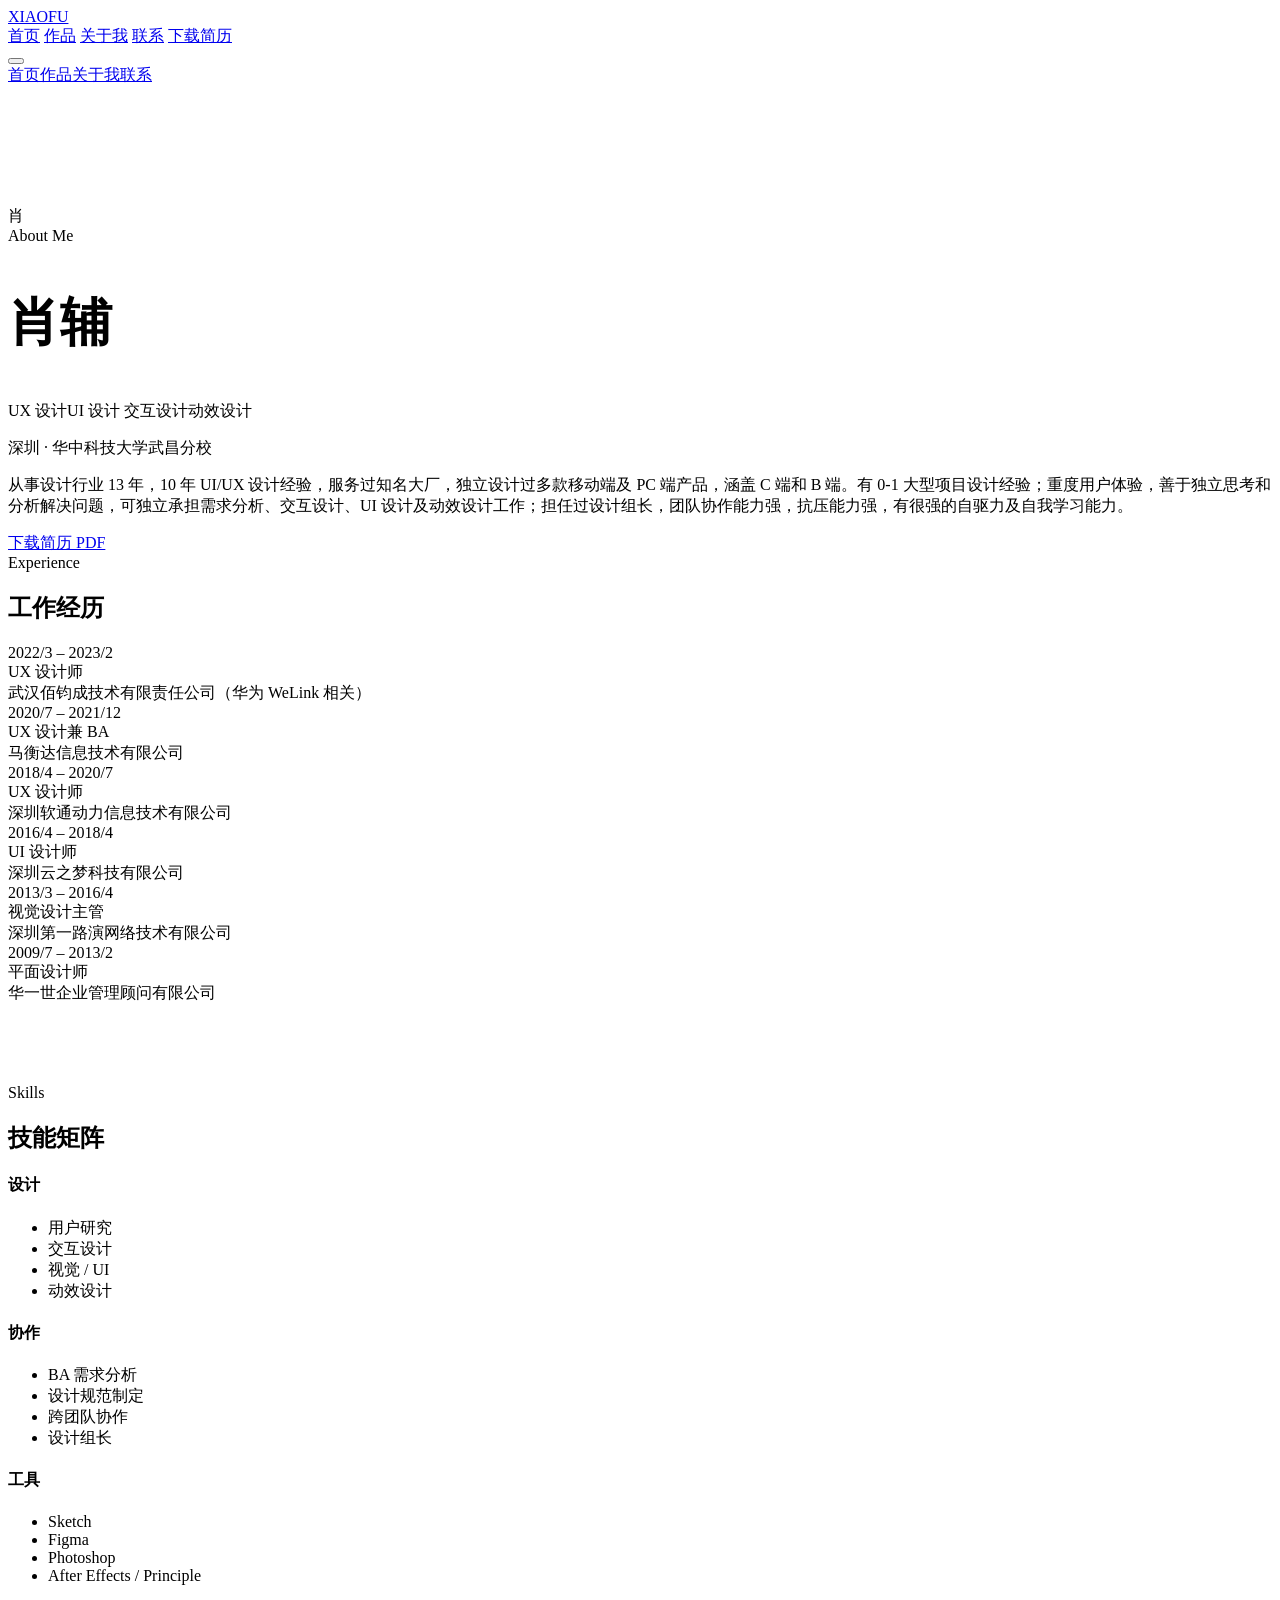
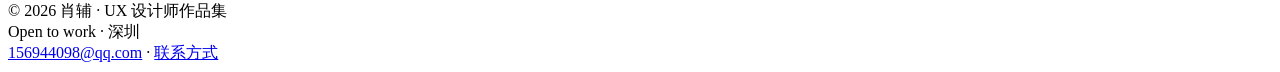
==== about.html @ 733f114d "site: add about.html" ====
<!DOCTYPE html>
<html lang="zh-CN">
<head>
  <meta charset="UTF-8" />
  <meta name="viewport" content="width=device-width, initial-scale=1.0" />
  <title>关于我 · 肖辅 UX 设计师</title>
  <meta name="description" content="肖辅，13 年 UX/UI 设计经验，6 段工作经历，能力覆盖用户体验、视觉、交互与动效。" />
  <link rel="preconnect" href="https://fonts.googleapis.com" />
  <link rel="preconnect" href="https://fonts.gstatic.com" crossorigin />
  <link href="https://fonts.googleapis.com/css2?family=Inter:wght@400;600;700;800&family=Noto+Sans+SC:wght@400;500;700&display=swap" rel="stylesheet" />
  <link rel="stylesheet" href="assets/css/style.css" />
</head>
<body>
  <nav class="nav" id="nav">
    <a href="index.html" class="nav__logo">XIAOFU</a>
    <div class="nav__links">
      <a href="index.html" class="nav__link">首页</a>
      <a href="work.html" class="nav__link">作品</a>
      <a href="about.html" class="nav__link active">关于我</a>
      <a href="contact.html" class="nav__link">联系</a>
      <a href="#" class="btn btn--primary nav__cta">下载简历</a>
    </div>
    <button class="nav__burger" id="burger" aria-label="菜单"><span></span><span></span><span></span></button>
  </nav>
  <div class="drawer" id="drawer">
    <a href="index.html">首页</a><a href="work.html">作品</a><a href="about.html">关于我</a><a href="contact.html">联系</a>
  </div>

  <section class="section" style="padding-top:120px">
    <div class="container">
      <div class="profile">
        <div class="avatar reveal">肖</div>
        <div class="reveal">
          <span class="eyebrow">About Me</span>
          <h1 class="section-title" style="font-size:clamp(34px,5vw,52px)">肖辅</h1>
          <div class="capsules">
            <span class="capsule">UX 设计</span><span class="capsule">UI 设计</span>
            <span class="capsule">交互设计</span><span class="capsule">动效设计</span>
          </div>
          <p class="meta-line">深圳 · 华中科技大学武昌分校</p>
          <p class="bio">从事设计行业 13 年，10 年 UI/UX 设计经验，服务过知名大厂，独立设计过多款移动端及 PC 端产品，涵盖 C 端和 B 端。有 0-1 大型项目设计经验；重度用户体验，善于独立思考和分析解决问题，可独立承担需求分析、交互设计、UI 设计及动效设计工作；担任过设计组长，团队协作能力强，抗压能力强，有很强的自驱力及自我学习能力。</p>
          <div class="contact-actions">
            <a href="#" class="btn btn--primary">下载简历 PDF</a>
          </div>
        </div>
      </div>
    </div>
  </section>

  <section class="section" style="padding-top:0">
    <div class="container">
      <div class="section-head reveal">
        <span class="eyebrow">Experience</span>
        <h2 class="section-title">工作经历</h2>
      </div>
      <div class="timeline" id="timeline">
        <div class="tl-item"><div class="tl-date">2022/3 – 2023/2</div><div class="tl-role">UX 设计师</div><div class="tl-company">武汉佰钧成技术有限责任公司（华为 WeLink 相关）</div></div>
        <div class="tl-item"><div class="tl-date">2020/7 – 2021/12</div><div class="tl-role">UX 设计兼 BA</div><div class="tl-company">马衡达信息技术有限公司</div></div>
        <div class="tl-item"><div class="tl-date">2018/4 – 2020/7</div><div class="tl-role">UX 设计师</div><div class="tl-company">深圳软通动力信息技术有限公司</div></div>
        <div class="tl-item"><div class="tl-date">2016/4 – 2018/4</div><div class="tl-role">UI 设计师</div><div class="tl-company">深圳云之梦科技有限公司</div></div>
        <div class="tl-item"><div class="tl-date">2013/3 – 2016/4</div><div class="tl-role">视觉设计主管</div><div class="tl-company">深圳第一路演网络技术有限公司</div></div>
        <div class="tl-item"><div class="tl-date">2009/7 – 2013/2</div><div class="tl-role">平面设计师</div><div class="tl-company">华一世企业管理顾问有限公司</div></div>
      </div>
    </div>
  </section>

  <section class="section" style="background:var(--bg-soft);padding-top:80px">
    <div class="container">
      <div class="section-head reveal">
        <span class="eyebrow">Skills</span>
        <h2 class="section-title">技能矩阵</h2>
      </div>
      <div class="skill-groups">
        <div class="skill-group reveal"><h4>设计</h4><ul><li>用户研究</li><li>交互设计</li><li>视觉 / UI</li><li>动效设计</li></ul></div>
        <div class="skill-group reveal"><h4>协作</h4><ul><li>BA 需求分析</li><li>设计规范制定</li><li>跨团队协作</li><li>设计组长</li></ul></div>
        <div class="skill-group reveal"><h4>工具</h4><ul><li>Sketch</li><li>Figma</li><li>Photoshop</li><li>After Effects / Principle</li></ul></div>
      </div>
    </div>
  </section>

  <footer class="footer">
    <div class="container footer__row">
      <div>© 2026 肖辅 · UX 设计师作品集</div>
      <div class="status"><span class="dot-live"></span> Open to work · 深圳</div>
      <div><a href="mailto:156944098@qq.com">156944098@qq.com</a> · <a href="contact.html">联系方式</a></div>
    </div>
  </footer>
  <script src="assets/js/main.js"></script>
</body>
</html>
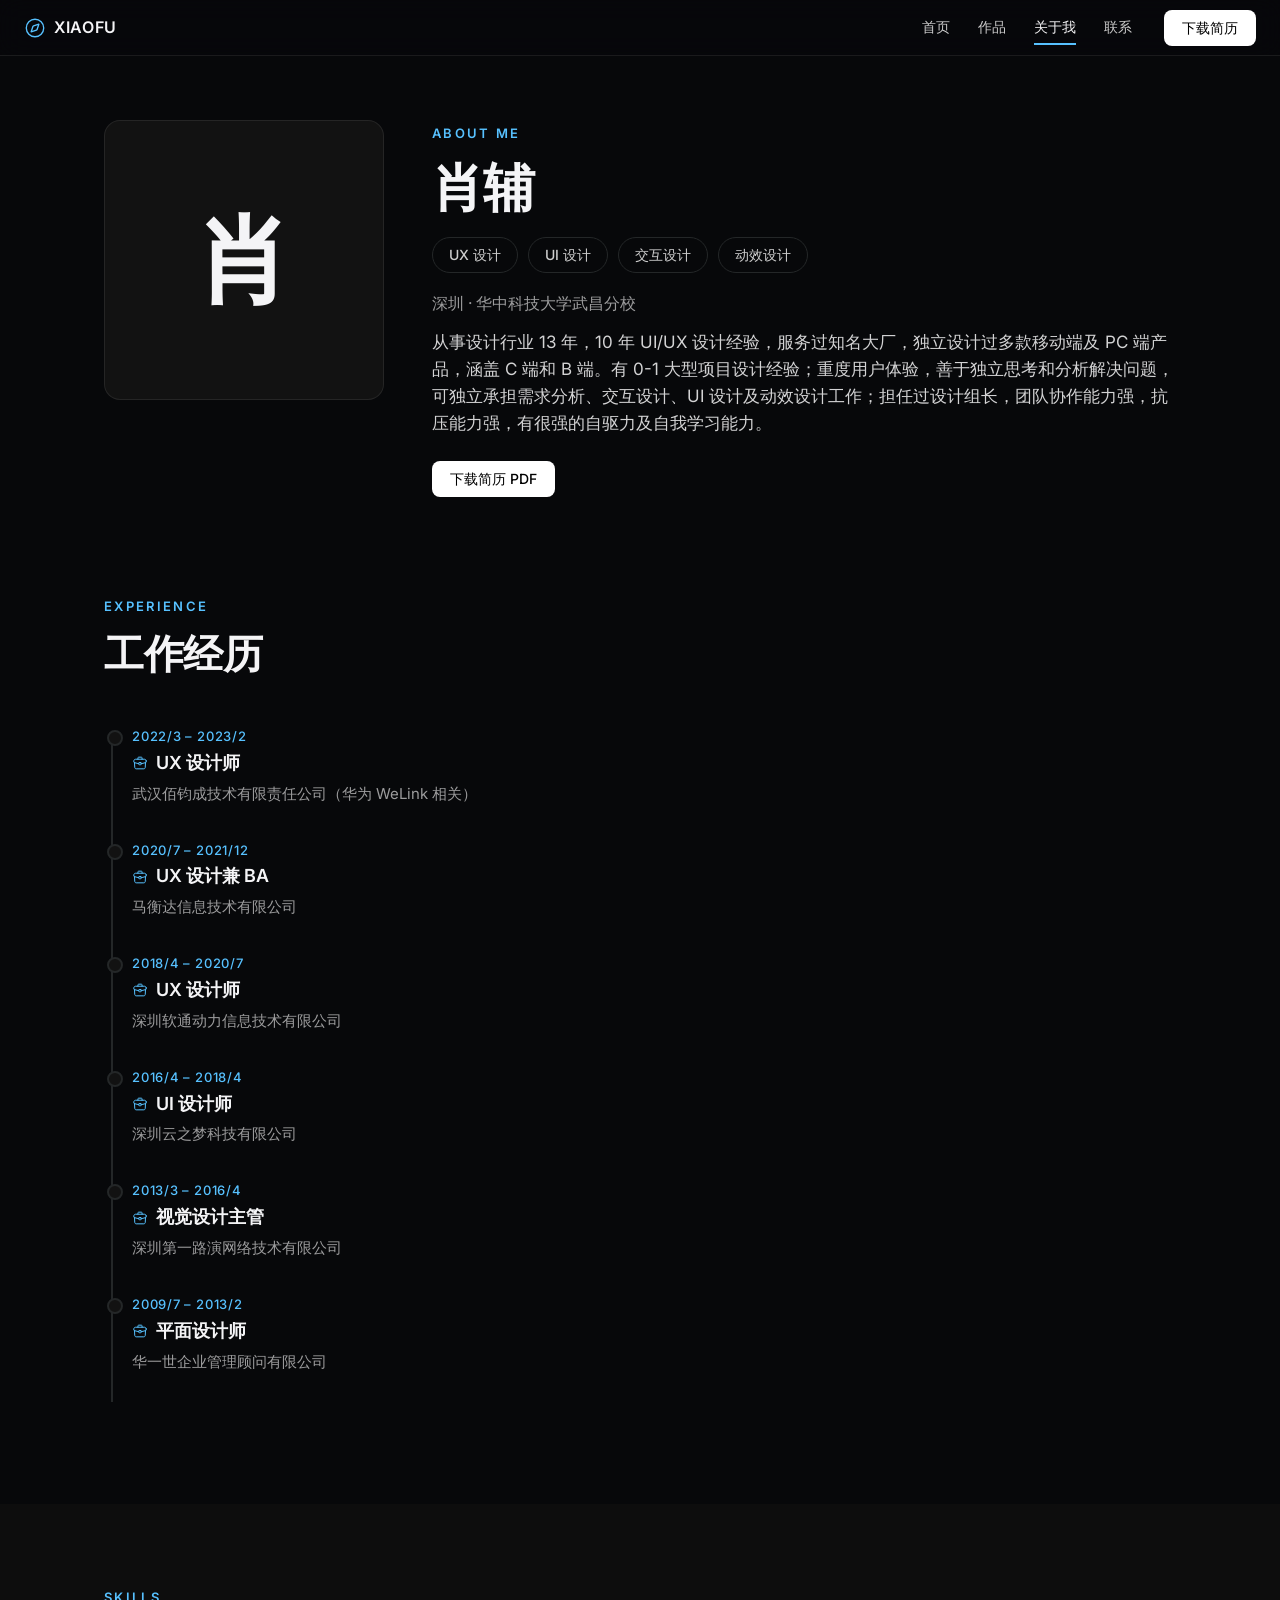
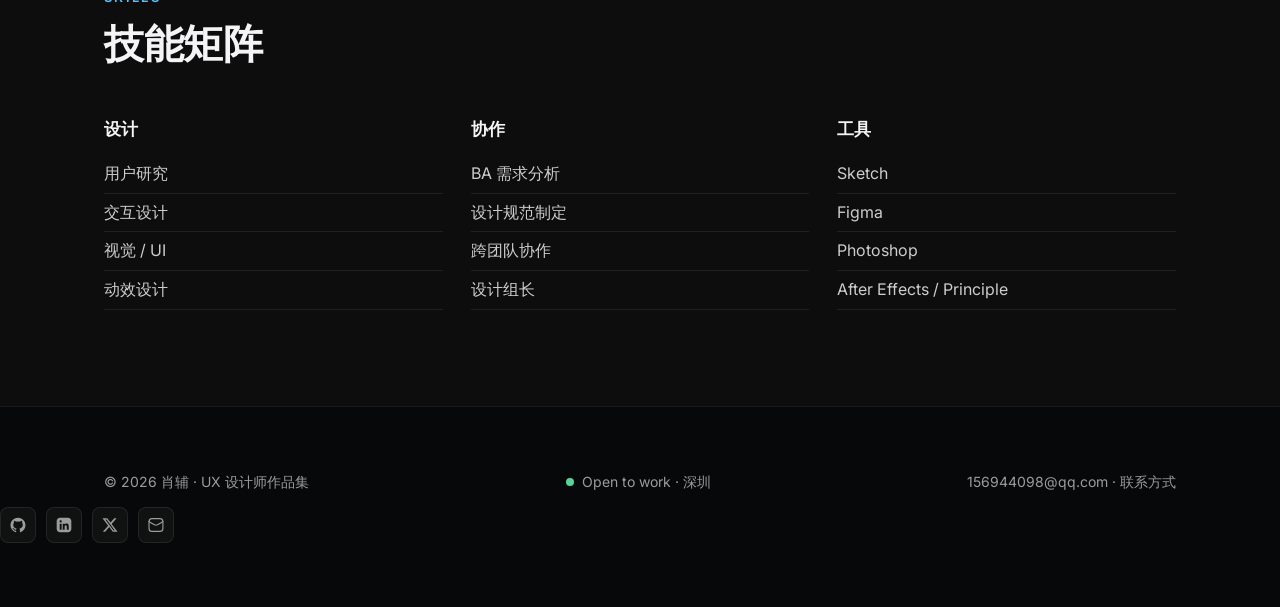
==== commit ade4151f: "site: add Mage Icons (sprite + iconography) across all pages" ====
--- a/about.html
+++ b/about.html
@@ -1,90 +1,96 @@
-<!DOCTYPE html>
-<html lang="zh-CN">
-<head>
-  <meta charset="UTF-8" />
-  <meta name="viewport" content="width=device-width, initial-scale=1.0" />
-  <title>关于我 · 肖辅 UX 设计师</title>
-  <meta name="description" content="肖辅，13 年 UX/UI 设计经验，6 段工作经历，能力覆盖用户体验、视觉、交互与动效。" />
-  <link rel="preconnect" href="https://fonts.googleapis.com" />
-  <link rel="preconnect" href="https://fonts.gstatic.com" crossorigin />
-  <link href="https://fonts.googleapis.com/css2?family=Inter:wght@400;600;700;800&family=Noto+Sans+SC:wght@400;500;700&display=swap" rel="stylesheet" />
-  <link rel="stylesheet" href="assets/css/style.css" />
-</head>
-<body>
-  <nav class="nav" id="nav">
-    <a href="index.html" class="nav__logo">XIAOFU</a>
-    <div class="nav__links">
-      <a href="index.html" class="nav__link">首页</a>
-      <a href="work.html" class="nav__link">作品</a>
-      <a href="about.html" class="nav__link active">关于我</a>
-      <a href="contact.html" class="nav__link">联系</a>
-      <a href="#" class="btn btn--primary nav__cta">下载简历</a>
-    </div>
-    <button class="nav__burger" id="burger" aria-label="菜单"><span></span><span></span><span></span></button>
-  </nav>
-  <div class="drawer" id="drawer">
-    <a href="index.html">首页</a><a href="work.html">作品</a><a href="about.html">关于我</a><a href="contact.html">联系</a>
-  </div>
-
-  <section class="section" style="padding-top:120px">
-    <div class="container">
-      <div class="profile">
-        <div class="avatar reveal">肖</div>
-        <div class="reveal">
-          <span class="eyebrow">About Me</span>
-          <h1 class="section-title" style="font-size:clamp(34px,5vw,52px)">肖辅</h1>
-          <div class="capsules">
-            <span class="capsule">UX 设计</span><span class="capsule">UI 设计</span>
-            <span class="capsule">交互设计</span><span class="capsule">动效设计</span>
-          </div>
-          <p class="meta-line">深圳 · 华中科技大学武昌分校</p>
-          <p class="bio">从事设计行业 13 年，10 年 UI/UX 设计经验，服务过知名大厂，独立设计过多款移动端及 PC 端产品，涵盖 C 端和 B 端。有 0-1 大型项目设计经验；重度用户体验，善于独立思考和分析解决问题，可独立承担需求分析、交互设计、UI 设计及动效设计工作；担任过设计组长，团队协作能力强，抗压能力强，有很强的自驱力及自我学习能力。</p>
-          <div class="contact-actions">
-            <a href="#" class="btn btn--primary">下载简历 PDF</a>
-          </div>
-        </div>
-      </div>
-    </div>
-  </section>
-
-  <section class="section" style="padding-top:0">
-    <div class="container">
-      <div class="section-head reveal">
-        <span class="eyebrow">Experience</span>
-        <h2 class="section-title">工作经历</h2>
-      </div>
-      <div class="timeline" id="timeline">
-        <div class="tl-item"><div class="tl-date">2022/3 – 2023/2</div><div class="tl-role">UX 设计师</div><div class="tl-company">武汉佰钧成技术有限责任公司（华为 WeLink 相关）</div></div>
-        <div class="tl-item"><div class="tl-date">2020/7 – 2021/12</div><div class="tl-role">UX 设计兼 BA</div><div class="tl-company">马衡达信息技术有限公司</div></div>
-        <div class="tl-item"><div class="tl-date">2018/4 – 2020/7</div><div class="tl-role">UX 设计师</div><div class="tl-company">深圳软通动力信息技术有限公司</div></div>
-        <div class="tl-item"><div class="tl-date">2016/4 – 2018/4</div><div class="tl-role">UI 设计师</div><div class="tl-company">深圳云之梦科技有限公司</div></div>
-        <div class="tl-item"><div class="tl-date">2013/3 – 2016/4</div><div class="tl-role">视觉设计主管</div><div class="tl-company">深圳第一路演网络技术有限公司</div></div>
-        <div class="tl-item"><div class="tl-date">2009/7 – 2013/2</div><div class="tl-role">平面设计师</div><div class="tl-company">华一世企业管理顾问有限公司</div></div>
-      </div>
-    </div>
-  </section>
-
-  <section class="section" style="background:var(--bg-soft);padding-top:80px">
-    <div class="container">
-      <div class="section-head reveal">
-        <span class="eyebrow">Skills</span>
-        <h2 class="section-title">技能矩阵</h2>
-      </div>
-      <div class="skill-groups">
-        <div class="skill-group reveal"><h4>设计</h4><ul><li>用户研究</li><li>交互设计</li><li>视觉 / UI</li><li>动效设计</li></ul></div>
-        <div class="skill-group reveal"><h4>协作</h4><ul><li>BA 需求分析</li><li>设计规范制定</li><li>跨团队协作</li><li>设计组长</li></ul></div>
-        <div class="skill-group reveal"><h4>工具</h4><ul><li>Sketch</li><li>Figma</li><li>Photoshop</li><li>After Effects / Principle</li></ul></div>
-      </div>
-    </div>
-  </section>
-
-  <footer class="footer">
-    <div class="container footer__row">
-      <div>© 2026 肖辅 · UX 设计师作品集</div>
-      <div class="status"><span class="dot-live"></span> Open to work · 深圳</div>
-      <div><a href="mailto:156944098@qq.com">156944098@qq.com</a> · <a href="contact.html">联系方式</a></div>
-    </div>
-  </footer>
-  <script src="assets/js/main.js"></script>
-</body>
-</html>
+<!DOCTYPE html>
+<html lang="zh-CN">
+<head>
+  <meta charset="UTF-8" />
+  <meta name="viewport" content="width=device-width, initial-scale=1.0" />
+  <title>关于我 · 肖辅 UX 设计师</title>
+  <meta name="description" content="肖辅，13 年 UX/UI 设计经验，6 段工作经历，能力覆盖用户体验、视觉、交互与动效。" />
+  <link rel="preconnect" href="https://fonts.googleapis.com" />
+  <link rel="preconnect" href="https://fonts.gstatic.com" crossorigin />
+  <link href="https://fonts.googleapis.com/css2?family=Inter:wght@400;600;700;800&family=Noto+Sans+SC:wght@400;500;700&display=swap" rel="stylesheet" />
+  <link rel="stylesheet" href="assets/css/style.css" />
+</head>
+<body>
+  <nav class="nav" id="nav">
+    <a href="index.html" class="nav__logo"><svg class="ico ico--brand" aria-hidden="true"><use href="assets/icons/mage-sprite.svg#mage-compass"/></svg>XIAOFU</a>
+    <div class="nav__links">
+      <a href="index.html" class="nav__link">首页</a>
+      <a href="work.html" class="nav__link">作品</a>
+      <a href="about.html" class="nav__link active">关于我</a>
+      <a href="contact.html" class="nav__link">联系</a>
+      <a href="#" class="btn btn--primary nav__cta">下载简历</a>
+    </div>
+    <button class="nav__burger" id="burger" aria-label="菜单"><span></span><span></span><span></span></button>
+  </nav>
+  <div class="drawer" id="drawer">
+    <a href="index.html">首页</a><a href="work.html">作品</a><a href="about.html">关于我</a><a href="contact.html">联系</a>
+  </div>
+
+  <section class="section" style="padding-top:120px">
+    <div class="container">
+      <div class="profile">
+        <div class="avatar reveal">肖</div>
+        <div class="reveal">
+          <span class="eyebrow">About Me</span>
+          <h1 class="section-title" style="font-size:clamp(34px,5vw,52px)">肖辅</h1>
+          <div class="capsules">
+            <span class="capsule">UX 设计</span><span class="capsule">UI 设计</span>
+            <span class="capsule">交互设计</span><span class="capsule">动效设计</span>
+          </div>
+          <p class="meta-line">深圳 · 华中科技大学武昌分校</p>
+          <p class="bio">从事设计行业 13 年，10 年 UI/UX 设计经验，服务过知名大厂，独立设计过多款移动端及 PC 端产品，涵盖 C 端和 B 端。有 0-1 大型项目设计经验；重度用户体验，善于独立思考和分析解决问题，可独立承担需求分析、交互设计、UI 设计及动效设计工作；担任过设计组长，团队协作能力强，抗压能力强，有很强的自驱力及自我学习能力。</p>
+          <div class="contact-actions">
+            <a href="#" class="btn btn--primary">下载简历 PDF</a>
+          </div>
+        </div>
+      </div>
+    </div>
+  </section>
+
+  <section class="section" style="padding-top:0">
+    <div class="container">
+      <div class="section-head reveal">
+        <span class="eyebrow">Experience</span>
+        <h2 class="section-title">工作经历</h2>
+      </div>
+      <div class="timeline" id="timeline">
+        <div class="tl-item"><div class="tl-date">2022/3 – 2023/2</div><div class="tl-role"><svg class="ico" aria-hidden="true"><use href="assets/icons/mage-sprite.svg#mage-briefcase"/></svg>UX 设计师</div><div class="tl-company">武汉佰钧成技术有限责任公司（华为 WeLink 相关）</div></div>
+        <div class="tl-item"><div class="tl-date">2020/7 – 2021/12</div><div class="tl-role"><svg class="ico" aria-hidden="true"><use href="assets/icons/mage-sprite.svg#mage-briefcase"/></svg>UX 设计兼 BA</div><div class="tl-company">马衡达信息技术有限公司</div></div>
+        <div class="tl-item"><div class="tl-date">2018/4 – 2020/7</div><div class="tl-role"><svg class="ico" aria-hidden="true"><use href="assets/icons/mage-sprite.svg#mage-briefcase"/></svg>UX 设计师</div><div class="tl-company">深圳软通动力信息技术有限公司</div></div>
+        <div class="tl-item"><div class="tl-date">2016/4 – 2018/4</div><div class="tl-role"><svg class="ico" aria-hidden="true"><use href="assets/icons/mage-sprite.svg#mage-briefcase"/></svg>UI 设计师</div><div class="tl-company">深圳云之梦科技有限公司</div></div>
+        <div class="tl-item"><div class="tl-date">2013/3 – 2016/4</div><div class="tl-role"><svg class="ico" aria-hidden="true"><use href="assets/icons/mage-sprite.svg#mage-briefcase"/></svg>视觉设计主管</div><div class="tl-company">深圳第一路演网络技术有限公司</div></div>
+        <div class="tl-item"><div class="tl-date">2009/7 – 2013/2</div><div class="tl-role"><svg class="ico" aria-hidden="true"><use href="assets/icons/mage-sprite.svg#mage-briefcase"/></svg>平面设计师</div><div class="tl-company">华一世企业管理顾问有限公司</div></div>
+      </div>
+    </div>
+  </section>
+
+  <section class="section" style="background:var(--bg-soft);padding-top:80px">
+    <div class="container">
+      <div class="section-head reveal">
+        <span class="eyebrow">Skills</span>
+        <h2 class="section-title">技能矩阵</h2>
+      </div>
+      <div class="skill-groups">
+        <div class="skill-group reveal"><h4>设计</h4><ul><li>用户研究</li><li>交互设计</li><li>视觉 / UI</li><li>动效设计</li></ul></div>
+        <div class="skill-group reveal"><h4>协作</h4><ul><li>BA 需求分析</li><li>设计规范制定</li><li>跨团队协作</li><li>设计组长</li></ul></div>
+        <div class="skill-group reveal"><h4>工具</h4><ul><li>Sketch</li><li>Figma</li><li>Photoshop</li><li>After Effects / Principle</li></ul></div>
+      </div>
+    </div>
+  </section>
+
+  <footer class="footer">
+    <div class="container footer__row">
+      <div>© 2026 肖辅 · UX 设计师作品集</div>
+      <div class="status"><span class="dot-live"></span> Open to work · 深圳</div>
+      <div><a href="mailto:156944098@qq.com">156944098@qq.com</a> · <a href="contact.html">联系方式</a></div>
+    </div>
+    <div class="footer__social">
+    <a href="https://github.com/xiaofuwj" target="_blank" rel="noopener" aria-label="GitHub"><svg class="ico ico--fill" aria-hidden="true"><use href="assets/icons/mage-sprite.svg#mage-github"/></svg></a>
+    <a href="https://www.linkedin.com/in/xiaofu" target="_blank" rel="noopener" aria-label="LinkedIn"><svg class="ico ico--fill" aria-hidden="true"><use href="assets/icons/mage-sprite.svg#mage-linkedin"/></svg></a>
+    <a href="https://x.com/xiaofuwj" target="_blank" rel="noopener" aria-label="X"><svg class="ico ico--fill" aria-hidden="true"><use href="assets/icons/mage-sprite.svg#mage-x"/></svg></a>
+    <a href="mailto:156944098@qq.com" aria-label="Email"><svg class="ico" aria-hidden="true"><use href="assets/icons/mage-sprite.svg#mage-email"/></svg></a>
+  </div>
+</footer>
+  <script src="assets/js/main.js"></script>
+</body>
+</html>
--- a/assets/css/style.css
+++ b/assets/css/style.css
@@ -0,0 +1,521 @@
+/* =========================================================
+   肖辅 · UX 设计师个人网站 — 设计系统 (dark, spec-driven)
+   唯一依据：docs/DESIGN.md（Raycast 风格深色规范）
+   约束：调色板仅使用规范内令牌；后续视觉改动必须遵循本规范。
+   纯静态，无构建步骤。
+   ========================================================= */
+
+@import url('https://fonts.googleapis.com/css2?family=Inter:wght@400;500;600&display=swap');
+
+/* ---------- 设计变量（仅规范令牌，禁止引入规范外颜色） ---------- */
+:root {
+  /* 颜色 */
+  --color-primary: #ffffff;
+  --color-primary-pressed: #e8e8e8;
+  --color-on-primary: #000000;
+  --color-ink: #f4f4f6;
+  --color-body: #cdcdcd;
+  --color-charcoal: #d3d3d4;
+  --color-mute: #9c9c9d;
+  --color-ash: #6a6b6c;
+  --color-stone: #434345;
+  --color-on-dark: #ffffff;
+  --color-on-dark-mute: rgba(255,255,255,0.72);
+  --color-canvas: #07080a;
+  --color-surface: #0d0d0d;
+  --color-surface-elevated: #101111;
+  --color-surface-card: #121212;
+  --color-button-fg: #18191a;
+  --color-hairline: #242728;
+  --color-hairline-soft: rgba(255,255,255,0.08);
+  --color-hairline-strong: rgba(255,255,255,0.16);
+  --color-accent-blue: #57c1ff;
+  --color-accent-blue-soft: rgba(87,193,255,0.15);
+  --color-accent-red: #ff6161;
+  --color-accent-red-soft: rgba(255,97,97,0.15);
+  --color-accent-green: #59d499;
+  --color-accent-green-soft: rgba(89,212,153,0.15);
+  --color-accent-yellow: #ffc533;
+  --color-accent-yellow-soft: rgba(255,197,51,0.15);
+  --color-hero-stripe-start: #ff5757;
+  --color-hero-stripe-end: #a1131a;
+
+  /* 语义别名（指向规范令牌，便于维护） */
+  --bg: var(--color-canvas);
+  --bg-soft: var(--color-surface);
+  --t-title: var(--color-ink);
+  --t-body: var(--color-body);
+  --t-sub: var(--color-mute);
+  --bd: var(--color-hairline);
+  --bd-soft: var(--color-hairline-soft);
+  --bd-strong: var(--color-hairline-strong);
+  --brand: var(--color-accent-blue);      /* 主交互高亮（accent blue） */
+  --brand-soft: var(--color-accent-blue-soft);
+  --accent: var(--color-accent-yellow);   /* 点缀（category accent） */
+
+  /* 圆角 */
+  --r-none: 0px;
+  --r-xs: 4px;
+  --r-sm: 6px;
+  --r-md: 8px;
+  --r-lg: 12px;
+  --r-xl: 16px;
+  --r-pill: 9999px;
+
+  /* 间距（规范密度） */
+  --spacing-section: 96px;
+  --gutter: 24px;
+  --max-w: 1120px;
+
+  /* 动效统一缓动 (easeOutQuint 系) */
+  --ease: cubic-bezier(0.22, 1, 0.36, 1);
+  --dur: 320ms;
+
+  /* 字体 */
+  --font-cn: "Inter", system-ui, -apple-system, "PingFang SC", "Microsoft YaHei", sans-serif;
+  --font-en: "Inter", "Helvetica Neue", Arial, sans-serif;
+}
+
+/* ---------- Reset ---------- */
+*, *::before, *::after { box-sizing: border-box; margin: 0; padding: 0; }
+html { scroll-behavior: smooth; -webkit-text-size-adjust: 100%; }
+body {
+  font-family: var(--font-cn);
+  color: var(--t-body);
+  background: var(--bg);
+  line-height: 1.6;
+  font-size: 16px;
+  font-feature-settings: "ss03" 1;       /* 规范：Inter ss03 全程启用 */
+  -webkit-font-smoothing: antialiased;
+  -moz-osx-font-smoothing: grayscale;
+  overflow-x: hidden;
+}
+img { max-width: 100%; display: block; }
+a { color: inherit; text-decoration: none; }
+button { font-family: inherit; cursor: pointer; border: none; background: none; color: inherit; }
+ul { list-style: none; }
+.num { font-family: var(--font-en); font-variant-numeric: tabular-nums; }
+:focus-visible { outline: 2px solid var(--brand); outline-offset: 2px; border-radius: var(--r-xs); }
+
+/* ---------- 布局工具 ---------- */
+.container { width: 100%; max-width: var(--max-w); margin: 0 auto; padding: 0 var(--gutter); }
+.section { padding: var(--spacing-section) 0; }
+.section-head { margin-bottom: 48px; }
+.chapter-no {
+  font-family: var(--font-en);
+  font-size: clamp(64px, 12vw, 140px);
+  font-weight: 800; line-height: 1;
+  color: transparent;
+  -webkit-text-stroke: 1.5px var(--bd-strong);
+  letter-spacing: .02em; opacity: .7;
+}
+.eyebrow {
+  display: inline-block;
+  font-family: var(--font-en);
+  font-size: 13px; letter-spacing: .18em; text-transform: uppercase;
+  color: var(--brand); font-weight: 600; margin-bottom: 14px;
+}
+.section-title {
+  font-size: clamp(28px, 4vw, 40px); font-weight: 600;  /* Inter 600 */
+  color: var(--t-title); letter-spacing: -.01em; line-height: 1.17;
+}
+.section-sub { color: var(--t-sub); margin-top: 12px; max-width: 560px; }
+
+/* ---------- 导航（primary nav：canvas + hairline） ---------- */
+.nav {
+  position: fixed; inset: 0 0 auto 0; z-index: 100;
+  display: flex; align-items: center; justify-content: space-between;
+  height: 56px; padding: 0 var(--gutter);
+  background: rgba(7,8,10,0.72);
+  backdrop-filter: saturate(180%) blur(12px);
+  -webkit-backdrop-filter: saturate(180%) blur(12px);
+  border-bottom: 1px solid var(--bd-soft);
+  transition: background var(--dur) var(--ease), border-color var(--dur) var(--ease);
+}
+.nav.scrolled { border-bottom-color: var(--bd); }
+.nav__logo {
+  font-family: var(--font-en); font-weight: 600; letter-spacing: .04em;
+  font-size: 16px; color: var(--t-title); display: inline-flex; align-items: center; gap: 8px;
+}
+.nav__logo .dot { width: 8px; height: 8px; border-radius: 50%; background: var(--brand); }
+.nav__links { display: flex; align-items: center; gap: 28px; }
+.nav__link {
+  font-size: 14px; font-weight: 500; color: var(--color-body); position: relative; padding: 4px 0;
+  transition: color var(--dur) var(--ease);
+}
+.nav__link::after {
+  content: ""; position: absolute; left: 0; bottom: -2px; height: 2px; width: 0;
+  background: var(--brand); transition: width var(--dur) var(--ease);
+}
+.nav__link:hover, .nav__link.active { color: var(--t-title); }
+.nav__link:hover::after, .nav__link.active::after { width: 100%; }
+.nav__cta { margin-left: 4px; }
+.nav__burger { display: none; width: 40px; height: 40px; flex-direction: column; justify-content: center; gap: 5px; }
+.nav__burger span { height: 2px; background: var(--t-title); border-radius: 2px; transition: transform var(--dur) var(--ease), opacity var(--dur) var(--ease); }
+.nav__burger.open span:nth-child(1) { transform: translateY(7px) rotate(45deg); }
+.nav__burger.open span:nth-child(2) { opacity: 0; }
+.nav__burger.open span:nth-child(3) { transform: translateY(-7px) rotate(-45deg); }
+
+/* 移动端抽屉 */
+.drawer {
+  position: fixed; inset: 0; z-index: 99; background: rgba(7,8,10,0.96);
+  backdrop-filter: blur(16px); -webkit-backdrop-filter: blur(16px);
+  display: flex; flex-direction: column; justify-content: center; align-items: center; gap: 28px;
+  opacity: 0; pointer-events: none; transition: opacity var(--dur) var(--ease);
+}
+.drawer.open { opacity: 1; pointer-events: auto; }
+.drawer a { font-size: 28px; font-weight: 600; color: var(--t-title); }
+
+/* ---------- 按钮（white CTA pill + 次级/三级） ---------- */
+.btn {
+  position: relative; display: inline-flex; align-items: center; justify-content: center; gap: 8px;
+  padding: 9px 18px; border-radius: var(--r-md); font-size: 14px; font-weight: 500;  /* button-md */
+  height: 36px; line-height: 1; transition: transform var(--dur) var(--ease), background var(--dur) var(--ease), border-color var(--dur) var(--ease);
+  white-space: nowrap;
+}
+.btn:active { transform: translateY(1px); }
+.btn .arrow { transition: transform var(--dur) var(--ease); }
+.btn:hover .arrow { transform: translateX(4px); }
+.btn--primary { background: var(--color-primary); color: var(--color-on-primary); }
+.btn--primary:hover { background: var(--color-primary-pressed); }
+.btn--secondary { background: transparent; color: var(--color-on-dark); border: 1px solid var(--bd); }
+.btn--secondary:hover { border-color: var(--bd-strong); background: var(--color-surface-elevated); }
+.btn--tertiary { background: var(--color-surface-elevated); color: var(--color-on-dark); }
+.btn--tertiary:hover { background: var(--color-surface-card); }
+.btn--ghost { border: 1px solid var(--bd-strong); color: var(--t-title); }
+.btn--ghost:hover { border-color: var(--brand); color: var(--brand); }
+
+/* ---------- Hero（hero stripe band：canvas + 超大字 + 极淡辉光） ---------- */
+.hero { position: relative; min-height: 100vh; display: flex; align-items: center; overflow: hidden; background: var(--bg); }
+.hero__blobs { position: absolute; inset: 0; z-index: 0; filter: blur(80px); opacity: .5; pointer-events: none; }
+.blob { position: absolute; border-radius: 50%; animation: drift 26s var(--ease) infinite alternate; }
+.blob--1 { width: 460px; height: 460px; background: radial-gradient(circle at 30% 30%, var(--color-accent-blue-soft), transparent 70%); top: -80px; left: -60px; }
+.blob--2 { width: 380px; height: 380px; background: radial-gradient(circle at 70% 40%, var(--color-accent-yellow-soft), transparent 70%); bottom: -60px; right: 8%; animation-delay: -8s; }
+.blob--3 { width: 320px; height: 320px; background: radial-gradient(circle at 50% 50%, var(--color-accent-green-soft), transparent 70%); top: 30%; right: 30%; animation-delay: -16s; }
+@keyframes drift { 0% { transform: translate(0,0) scale(1) } 100% { transform: translate(40px,-30px) scale(1.12) } }
+
+.hero__inner { position: relative; z-index: 1; width: 100%; }
+.hero__meta {
+  display: flex; justify-content: space-between; flex-wrap: wrap; gap: 12px;
+  font-family: var(--font-en); font-size: 13px; letter-spacing: .14em; color: var(--t-sub);
+  text-transform: uppercase; margin-bottom: 28px;
+}
+.hero__big {
+  font-family: var(--font-en); font-weight: 600; line-height: 1.05;
+  font-size: clamp(64px, 13vw, 156px); letter-spacing: -.03em; color: var(--t-title);
+  will-change: transform;
+}
+.hero__big .outline { color: transparent; -webkit-text-stroke: 1.5px var(--brand); }
+.hero__tagline { font-size: clamp(18px, 2.4vw, 26px); color: var(--color-charcoal); margin-top: 22px; max-width: 620px; line-height: 1.4; }
+.hero__tagline b { color: var(--accent); font-weight: 600; }
+.hero__cta { display: flex; gap: 12px; margin-top: 38px; flex-wrap: wrap; align-items: center; }
+.hero__hint { color: var(--t-sub); font-size: 13px; font-family: var(--font-en); letter-spacing: .04em; }
+.hero__scroll {
+  position: absolute; bottom: 28px; left: 50%; transform: translateX(-50%);
+  font-family: var(--font-en); font-size: 12px; letter-spacing: .2em; color: var(--t-sub);
+  display: flex; flex-direction: column; align-items: center; gap: 8px; z-index: 1;
+  animation: bob 1.8s var(--ease) infinite;
+}
+.hero__scroll::after { content: ""; width: 1px; height: 32px; background: linear-gradient(var(--t-sub), transparent); }
+@keyframes bob { 0%,100% { transform: translate(-50%, 0) } 50% { transform: translate(-50%, 8px) } }
+
+/* ---------- 数据带（stat：白字 + accent unit） ---------- */
+.stats { display: grid; grid-template-columns: repeat(3, 1fr); gap: 24px; }
+.stat { text-align: center; padding: 12px; }
+.stat__num { font-family: var(--font-en); font-size: clamp(48px, 8vw, 84px); font-weight: 600; color: var(--t-title); line-height: 1; }
+.stat__num .unit { font-size: .42em; margin-left: 4px; color: var(--brand); font-weight: 500; }
+.stat__label { margin-top: 10px; color: var(--t-sub); font-size: 15px; }
+
+/* ---------- 精选作品（command palette 卡：surface-card + hairline） ---------- */
+.works-grid { display: grid; grid-template-columns: repeat(2, 1fr); gap: 28px; }
+.work-card {
+  position: relative; border-radius: var(--r-lg); overflow: hidden; background: var(--color-surface-card);
+  border: 1px solid var(--bd-soft); transition: transform var(--dur) var(--ease), border-color var(--dur) var(--ease);
+  cursor: pointer;
+}
+.work-card:nth-child(even) { transform: translateY(36px); }
+.work-card:hover { transform: translateY(-6px); border-color: var(--bd-strong); }
+.work-card:nth-child(even):hover { transform: translateY(30px); }
+.work-card__cover {
+  aspect-ratio: 16/10; display: flex; align-items: flex-end; padding: 22px; color: #fff;
+  position: relative; overflow: hidden;
+}
+.work-card__cover::after {
+  content: ""; position: absolute; inset: 0;
+  background: linear-gradient(120deg, transparent, rgba(255,255,255,.12));
+  transform: translateX(-101%); transition: transform 600ms var(--ease);
+}
+.work-card:hover .work-card__cover::after { transform: translateX(101%); }
+.work-card__tag {
+  position: absolute; top: 18px; left: 18px; z-index: 2;
+  font-family: var(--font-en); font-size: 12px; font-weight: 600; letter-spacing: .08em;
+  background: rgba(7,8,10,.5); backdrop-filter: blur(6px); padding: 5px 12px; border-radius: var(--r-pill); border: 1px solid var(--bd-soft);
+}
+.work-card__body { padding: 22px 24px 26px; }
+.work-card__title { font-size: 22px; font-weight: 600; color: var(--t-title); display: flex; align-items: center; gap: 8px; }
+.work-card__title .arrow { color: var(--brand); transition: transform var(--dur) var(--ease); }
+.work-card:hover .work-card__title .arrow { transform: translateX(6px); }
+.work-card__desc { color: var(--t-sub); margin-top: 8px; font-size: 15px; }
+
+/* 渐变封面占位（真实截图涉密，上线前替换）—— 仅用规范四色强调 */
+.cov-1 { background: linear-gradient(135deg, var(--color-accent-blue), var(--color-accent-green)); }
+.cov-2 { background: linear-gradient(135deg, var(--color-accent-red), var(--color-accent-yellow)); }
+.cov-3 { background: linear-gradient(135deg, var(--color-accent-yellow), var(--color-accent-blue)); }
+.cov-4 { background: linear-gradient(135deg, var(--color-accent-green), var(--color-accent-yellow)); }
+.cov-5 { background: linear-gradient(135deg, var(--color-accent-blue), var(--color-accent-red)); }
+.cov-6 { background: linear-gradient(135deg, var(--color-accent-red), var(--color-accent-green)); }
+.cov-7 { background: linear-gradient(135deg, var(--color-accent-yellow), var(--color-accent-green)); }
+
+/* ---------- 能力速览（feature card dark） ---------- */
+.ability-grid { display: grid; grid-template-columns: repeat(4, 1fr); gap: 20px; }
+.ability {
+  border: 1px solid var(--bd-soft); border-radius: var(--r-lg); padding: 28px 24px; background: var(--color-surface);
+  transition: border-color var(--dur) var(--ease), transform var(--dur) var(--ease), background var(--dur) var(--ease);
+}
+.ability:hover { border-color: var(--bd-strong); transform: translateY(-4px); background: var(--color-surface-elevated); }
+.ability__icon { width: 46px; height: 46px; border-radius: var(--r-md); display: grid; place-items: center; color: var(--brand); font-family: var(--font-en); font-weight: 600; margin-bottom: 16px; background: var(--color-surface-elevated); border: 1px solid var(--bd-soft); }
+.ability__name { font-size: 19px; font-weight: 600; color: var(--t-title); }
+.ability__desc { color: var(--t-sub); font-size: 14px; margin-top: 8px; }
+
+/* ---------- CTA 区（surface-elevated panel + hairline） ---------- */
+.cta-band {
+  background: var(--color-surface-elevated); border: 1px solid var(--bd);
+  border-radius: var(--r-xl); padding: 56px 48px; text-align: center; color: var(--t-title);
+}
+.cta-band h2 { font-size: clamp(26px, 4vw, 38px); font-weight: 600; line-height: 1.17; }
+.cta-band p { color: var(--t-sub); margin: 12px 0 28px; }
+.cta-band .btn--ghost { border-color: var(--bd-strong); color: var(--t-title); }
+.cta-band .btn--ghost:hover { background: var(--color-surface-card); color: var(--t-title); }
+
+/* ---------- 页脚（footer section：canvas + body） ---------- */
+.footer { border-top: 1px solid var(--bd-soft); padding: 64px 0; color: var(--t-sub); font-size: 14px; }
+.footer__row { display: flex; justify-content: space-between; flex-wrap: wrap; gap: 20px; align-items: center; }
+.footer a:hover { color: var(--t-title); }
+.footer .status { display: inline-flex; align-items: center; gap: 8px; }
+.dot-live { width: 8px; height: 8px; border-radius: 50%; background: var(--color-accent-green); box-shadow: 0 0 0 0 rgba(89,212,153,.6); animation: pulse 2s infinite; }
+@keyframes pulse { 0% { box-shadow: 0 0 0 0 rgba(89,212,153,.5) } 70% { box-shadow: 0 0 0 8px rgba(89,212,153,0) } 100% { box-shadow: 0 0 0 0 rgba(89,212,153,0) } }
+
+/* ---------- 关于页 ---------- */
+.profile { display: grid; grid-template-columns: 280px 1fr; gap: 48px; align-items: start; }
+.avatar {
+  width: 280px; height: 280px; border-radius: var(--r-xl); background: var(--color-surface-card); border: 1px solid var(--bd-soft);
+  display: grid; place-items: center; color: var(--t-title); font-family: var(--font-en); font-weight: 600; font-size: 96px;
+}
+.capsules { display: flex; flex-wrap: wrap; gap: 10px; margin: 18px 0; }
+.capsule { border: 1px solid var(--bd); color: var(--color-body); padding: 6px 16px; border-radius: var(--r-pill); font-size: 14px; font-weight: 500; }
+.bio { font-size: 17px; color: var(--color-charcoal); margin-top: 12px; }
+.meta-line { color: var(--t-sub); margin-top: 10px; }
+
+.timeline { margin-top: 16px; position: relative; padding-left: 28px; }
+.timeline::before { content: ""; position: absolute; left: 7px; top: 6px; bottom: 6px; width: 2px; background: var(--bd); }
+.tl-item { position: relative; padding-bottom: 34px; }
+.tl-item::before {
+  content: ""; position: absolute; left: -25px; top: 4px; width: 16px; height: 16px; border-radius: 50%;
+  background: var(--color-surface-card); border: 2px solid var(--bd); transition: border-color var(--dur) var(--ease), box-shadow var(--dur) var(--ease);
+}
+.tl-item.lit::before { border-color: var(--brand); box-shadow: 0 0 0 4px var(--brand-soft); }
+.tl-date { font-family: var(--font-en); font-size: 13px; letter-spacing: .06em; color: var(--brand); font-weight: 500; }
+.tl-role { font-size: 18px; font-weight: 600; color: var(--t-title); margin: 2px 0 4px; }
+.tl-company { color: var(--t-sub); font-size: 15px; }
+
+.skill-groups { display: grid; grid-template-columns: repeat(3, 1fr); gap: 28px; margin-top: 16px; }
+.skill-group h4 { color: var(--t-title); margin-bottom: 12px; font-size: 17px; font-weight: 600; }
+.skill-group ul li { padding: 6px 0; border-bottom: 1px solid var(--bd-soft); color: var(--color-body); }
+
+/* ---------- 作品列表（pill tab 筛选 + command palette 卡） ---------- */
+.filters { display: flex; gap: 8px; flex-wrap: wrap; margin-bottom: 36px; }
+.filter {
+  padding: 4px 14px; border-radius: var(--r-pill); border: 1px solid transparent;
+  color: var(--color-body); font-size: 14px; font-weight: 500; background: transparent;
+  transition: all var(--dur) var(--ease);
+}
+.filter.active { background: var(--color-surface-elevated); color: var(--color-on-dark); border-color: var(--bd); }
+.filter:hover:not(.active) { color: var(--t-title); }
+
+.case-grid { display: grid; grid-template-columns: repeat(3, 1fr); gap: 24px; }
+.case-card {
+  border-radius: var(--r-lg); overflow: hidden; background: var(--color-surface-card); border: 1px solid var(--bd-soft);
+  transition: transform var(--dur) var(--ease), border-color var(--dur) var(--ease), opacity var(--dur) var(--ease);
+  cursor: pointer;
+}
+.case-card:hover { transform: translateY(-6px); border-color: var(--bd-strong); }
+.case-card__cover { aspect-ratio: 4/3; display: flex; align-items: flex-end; padding: 16px; color: #fff; position: relative; overflow: hidden; }
+.case-card__chapter { position: absolute; top: 14px; right: 14px; font-family: var(--font-en); font-weight: 600; font-size: 13px; background: rgba(7,8,10,.5); padding: 4px 10px; border-radius: var(--r-pill); border: 1px solid var(--bd-soft); }
+.case-card__body { padding: 18px 20px 22px; }
+.case-card__title { font-size: 18px; font-weight: 600; color: var(--t-title); }
+.case-card__desc { color: var(--t-sub); font-size: 14px; margin-top: 6px; }
+.case-card__tags { display: flex; gap: 6px; flex-wrap: wrap; margin-top: 12px; }
+.tag { font-size: 12px; padding: 3px 10px; border-radius: var(--r-pill); background: var(--color-surface-elevated); color: var(--color-body); border: 1px solid var(--bd-soft); }
+
+/* ---------- 案例详情 ---------- */
+.case-hero { padding: 140px 0 56px; }
+.breadcrumb { color: var(--t-sub); font-size: 14px; margin-bottom: 20px; }
+.breadcrumb a:hover { color: var(--t-title); }
+.case-hero h1 { font-size: clamp(32px, 5vw, 56px); font-weight: 600; color: var(--t-title); letter-spacing: -.01em; line-height: 1.1; }
+.case-hero .en { font-family: var(--font-en); color: var(--brand); letter-spacing: .04em; margin-top: 6px; font-size: 16px; font-weight: 500; }
+.case-meta { display: flex; flex-wrap: wrap; gap: 28px; margin-top: 24px; }
+.case-meta div span { display: block; }
+.case-meta .k { font-size: 12px; color: var(--t-sub); letter-spacing: .08em; text-transform: uppercase; }
+.case-meta .v { font-size: 16px; color: var(--t-title); font-weight: 500; margin-top: 2px; }
+.case-cover-big { aspect-ratio: 16/8; border-radius: var(--r-lg); margin-top: 36px; border: 1px solid var(--bd-soft); background: var(--color-surface-card); }
+
+.case-body { max-width: 820px; margin: 0 auto; }
+.case-block { margin: 56px 0; }
+.case-block h2 { font-size: 26px; font-weight: 600; color: var(--t-title); margin-bottom: 14px; display: flex; align-items: center; gap: 12px; line-height: 1.17; }
+.case-block h2 .idx { font-family: var(--font-en); color: var(--brand); font-size: 20px; font-weight: 500; }
+.case-block p { color: var(--color-charcoal); margin-bottom: 12px; }
+.case-block ul li { padding: 6px 0 6px 22px; position: relative; color: var(--color-body); }
+.case-block ul li::before { content: ""; position: absolute; left: 0; top: 14px; width: 8px; height: 8px; border-radius: 50%; background: var(--brand); }
+.placeholder-note { background: var(--color-surface-elevated); border: 1px solid var(--bd-soft); border-radius: var(--r-md); padding: 14px 18px; color: var(--t-sub); font-size: 14px; margin: 14px 0; }
+.next-case { display: flex; justify-content: space-between; align-items: center; border-top: 1px solid var(--bd-soft); padding-top: 32px; margin-top: 64px; }
+.next-case a { font-size: 20px; font-weight: 600; color: var(--t-title); display: inline-flex; align-items: center; gap: 8px; }
+.next-case a:hover { color: var(--brand); }
+
+/* 案例页侧边进度（桌面） */
+.case-progress { position: fixed; top: 50%; right: 24px; transform: translateY(-50%); display: flex; flex-direction: column; gap: 14px; z-index: 40; }
+.case-progress a { width: 10px; height: 10px; border-radius: 50%; background: var(--bd); transition: all var(--dur) var(--ease); }
+.case-progress a.active { background: var(--brand); transform: scale(1.4); }
+
+/* ---------- 联系页 ---------- */
+.contact-wrap { display: grid; grid-template-columns: 1fr 1fr; gap: 48px; align-items: center; }
+.contact-mail { font-family: var(--font-en); font-size: clamp(22px, 4vw, 38px); font-weight: 600; color: var(--t-title); word-break: break-all; }
+.contact-mail a:hover { color: var(--brand); }
+.contact-actions { display: flex; gap: 12px; margin-top: 24px; flex-wrap: wrap; }
+.phone-hidden { color: var(--t-sub); border: 1px solid var(--bd); border-radius: var(--r-md); padding: 12px 18px; display: inline-flex; align-items: center; gap: 10px; }
+
+/* ---------- 404 ---------- */
+.nf { min-height: 80vh; display: flex; flex-direction: column; align-items: center; justify-content: center; text-align: center; }
+.nf h1 { font-family: var(--font-en); font-size: clamp(120px, 24vw, 260px); font-weight: 600; color: transparent; -webkit-text-stroke: 2px var(--brand); animation: bob 2.4s var(--ease) infinite; }
+
+/* ---------- 设计令牌组件（规范组件，供后续复用） ---------- */
+.keycap {
+  display: inline-flex; align-items: center; justify-content: center;
+  background: var(--color-surface-card); color: var(--color-body);
+  font-family: var(--font-en); font-size: 13px; border-radius: var(--r-xs);
+  padding: 1px 6px; height: 20px; border: 1px solid var(--bd-soft);
+}
+.badge-soft {
+  display: inline-flex; align-items: center;
+  background: var(--brand-soft); color: var(--brand);
+  font-size: 12px; border-radius: var(--r-xs); padding: 2px 8px; font-weight: 500;
+}
+.palette-card {
+  background: var(--color-surface); color: var(--color-on-dark);
+  border-radius: var(--r-lg); padding: 24px; border: 1px solid var(--bd-soft);
+}
+
+/* ---------- 滚动进场 ---------- */
+.reveal { opacity: 0; transform: translateY(24px); transition: opacity .7s var(--ease), transform .7s var(--ease); }
+.reveal.in { opacity: 1; transform: none; }
+@media (prefers-reduced-motion: reduce) {
+  .reveal { opacity: 1 !important; transform: none !important; transition: none !important; }
+  .blob, .hero__scroll, .dot-live, .nf h1 { animation: none !important; }
+  .hero__big { transform: none !important; }
+  html { scroll-behavior: auto; }
+}
+
+/* ---------- 响应式 ---------- */
+@media (max-width: 1024px) {
+  .ability-grid { grid-template-columns: repeat(2, 1fr); }
+  .case-grid { grid-template-columns: repeat(2, 1fr); }
+  .skill-groups { grid-template-columns: 1fr; }
+  .case-progress { display: none; }
+}
+@media (max-width: 768px) {
+  .nav__links { display: none; }
+  .nav__burger { display: flex; }
+  .section { padding: 64px 0; }
+  .works-grid { grid-template-columns: 1fr; }
+  .work-card:nth-child(even) { transform: none; }
+  .work-card:nth-child(even):hover { transform: translateY(-6px); }
+  .stats { grid-template-columns: 1fr; gap: 32px; }
+  .ability-grid { grid-template-columns: 1fr 1fr; }
+  .profile { grid-template-columns: 1fr; justify-items: center; text-align: center; }
+  .avatar { width: 200px; height: 200px; font-size: 72px; }
+  .capsules { justify-content: center; }
+  .case-grid { grid-template-columns: 1fr; }
+  .contact-wrap { grid-template-columns: 1fr; }
+  .cta-band { padding: 40px 24px; }
+}
+@media (max-width: 480px) {
+  .ability-grid { grid-template-columns: 1fr; }
+}
+
+/* =========================================================
+   图标系统 — 唯一来源：Mage Icons (https://mageicons.com, Apache-2.0)
+   图标经 tools/fetch_mage_icons.py 拉取并存于 assets/icons/，
+   由 mage-sprite.svg 提供 <symbol>，页面通过 <use> 引用。
+   约束：全站图标一律取自 Mage Icons，禁止混用其他图标库，保持视觉统一。
+   ========================================================= */
+.ico {
+  width: 1.25em; height: 1.25em;
+  display: inline-block; flex: none;
+  vertical-align: -0.15em;
+  color: inherit;            /* 线性图标：symbol 内路径用 stroke="currentColor" */
+  fill: none;
+}
+.ico--fill { fill: currentColor; stroke: none; }   /* 品牌填充图标（github/linkedin/x/we-chat） */
+.ico--xs { width: 14px; height: 14px; }
+.ico--sm { width: 18px; height: 18px; }
+.ico--1  { width: 20px; height: 20px; }
+.ico--2  { width: 24px; height: 24px; }
+.ico--lg { width: 28px; height: 28px; }
+.ico--muted { color: var(--t-sub); }
+.ico--brand { color: var(--brand); }
+.ico--accent { color: var(--accent); }
+.ico--white { color: #fff; }
+
+/* 导航 logo 图标 */
+.nav__logo { display: inline-flex; align-items: center; gap: 8px; }
+.nav__logo .ico { width: 22px; height: 22px; }
+
+/* Hero 滚动提示 */
+.hero__scroll .ico { width: 18px; height: 18px; }
+
+/* 能力卡图标 */
+.ability__icon .ico { width: 22px; height: 22px; }
+
+/* 页脚社交图标 */
+.footer__social { display: flex; gap: 10px; margin-top: 14px; }
+.footer__social a {
+  width: 36px; height: 36px; display: grid; place-items: center;
+  border-radius: var(--r-md); border: 1px solid var(--bd-soft);
+  color: var(--t-sub); background: var(--color-surface-elevated);
+  transition: all var(--dur) var(--ease);
+}
+.footer__social a:hover { color: var(--color-on-dark); background: var(--brand); border-color: var(--brand); transform: translateY(-2px); }
+.footer__social .ico { width: 18px; height: 18px; }
+
+/* 作品筛选 Tab 图标 */
+.filter { display: inline-flex; align-items: center; gap: 8px; }
+.filter .ico { width: 16px; height: 16px; }
+
+/* 案例进度侧栏图标 + 悬浮标签 */
+.case-progress a {
+  position: relative;
+  width: auto; height: auto; border-radius: var(--r-sm); padding: 9px;
+  background: var(--color-surface-elevated); border: 1px solid var(--bd-soft);
+  display: grid; place-items: center;
+}
+.case-progress a .ico { width: 18px; height: 18px; color: var(--t-sub); }
+.case-progress a.active { background: var(--brand-soft); border-color: var(--brand); transform: none; }
+.case-progress a.active .ico { color: var(--brand); }
+.case-progress a[data-tip]:hover::after {
+  content: attr(data-tip);
+  position: absolute; right: calc(100% + 10px); top: 50%; transform: translateY(-50%);
+  background: var(--color-surface-elevated); border: 1px solid var(--bd-soft);
+  color: var(--t-title); font-size: 12px; padding: 4px 8px; border-radius: var(--r-sm);
+  white-space: nowrap; pointer-events: none;
+}
+
+/* 关于页时间线图标 */
+.tl-role { display: inline-flex; align-items: center; gap: 8px; }
+.tl-role .ico { width: 16px; height: 16px; color: var(--brand); }
+
+/* 联系页信息行图标 */
+.contact-list { display: grid; gap: 14px; margin-top: 28px; }
+.contact-row { display: flex; align-items: center; gap: 14px; padding: 16px 18px; border: 1px solid var(--bd-soft); border-radius: var(--r-lg); background: var(--color-surface-card); }
+.contact-row .ico { width: 22px; height: 22px; color: var(--brand); flex: none; }
+.contact-row .k { color: var(--t-sub); font-size: 12px; }
+.contact-row .v { color: var(--t-title); font-weight: 600; }
+.contact-row .v a { color: inherit; }
